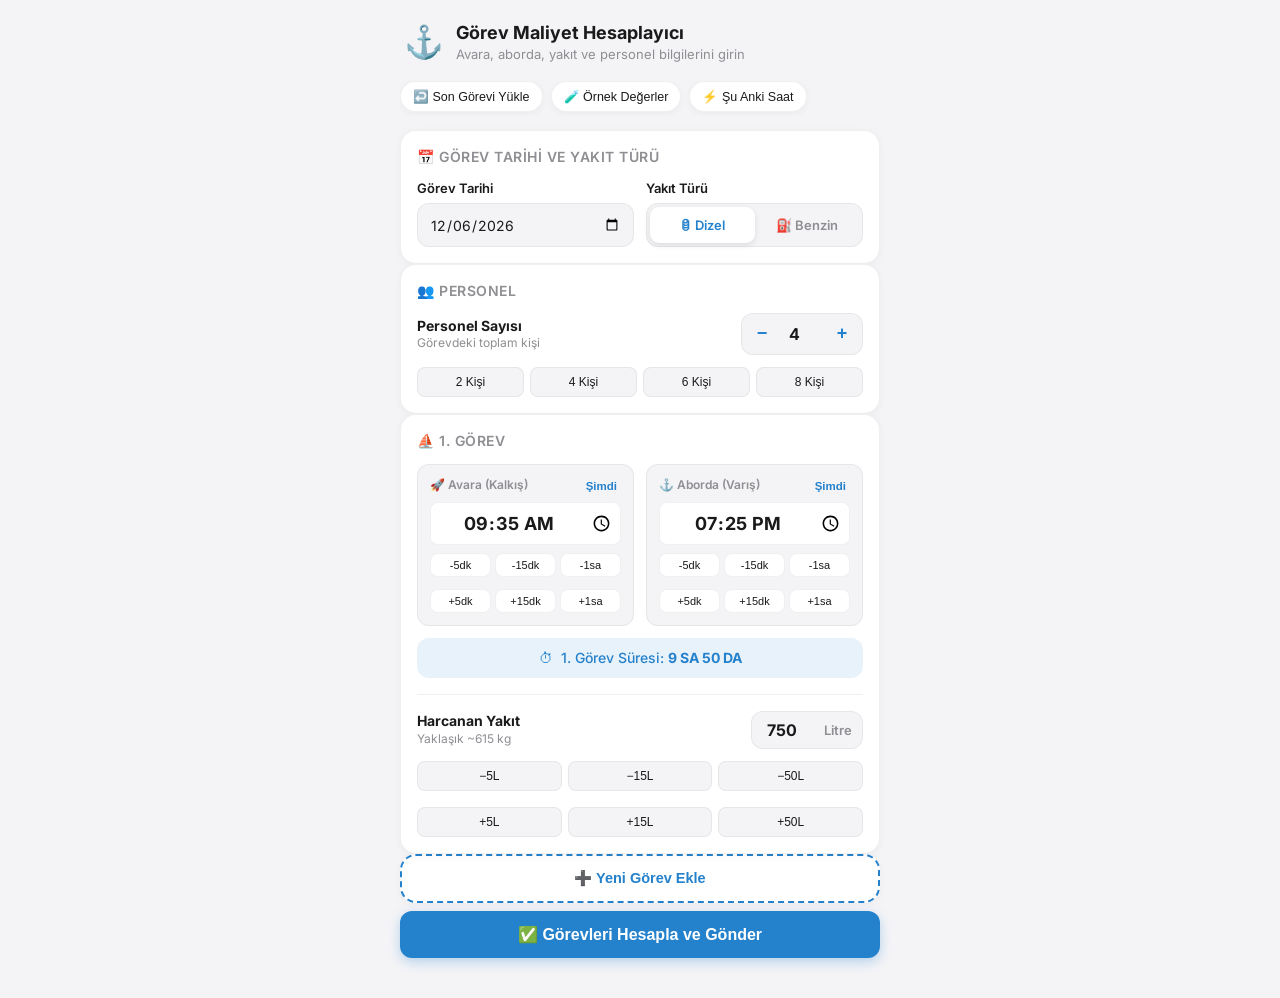
==== webapp/index.html @ c5c55371 "İlk commit - Telegram Bot Projesi" ====
<!DOCTYPE html>
<html lang="tr">
<head>
  <meta charset="UTF-8">
  <meta name="viewport" content="width=device-width, initial-scale=1.0, maximum-scale=1.0, user-scalable=no">
  <title>Görev Maliyet Hesaplayıcı</title>
  <!-- Telegram Web App SDK -->
  <script src="https://telegram.org/js/telegram-web-app.js"></script>
  <link rel="stylesheet" href="style.css?v=6">
  <link rel="preconnect" href="https://fonts.googleapis.com">
  <link rel="preconnect" href="https://fonts.gstatic.com" crossorigin>
  <link href="https://fonts.googleapis.com/css2?family=Inter:wght@400;500;600;700&display=swap" rel="stylesheet">
</head>
<body>
  <div class="app-container">
    <!-- Header -->
    <header class="header">
      <div class="header-icon">⚓</div>
      <div class="header-content">
        <h1>Görev Maliyet Hesaplayıcı</h1>
        <p class="subtitle">Avara, aborda, yakıt ve personel bilgilerini girin</p>
      </div>
    </header>

    <!-- Quick Presets -->
    <section class="section quick-actions">
      <div class="quick-chips">
        <button type="button" class="chip" id="btn-last-calc">↩️ Son Görevi Yükle</button>
        <button type="button" class="chip" id="btn-sample-calc">🧪 Örnek Değerler</button>
        <button type="button" class="chip" id="btn-now-calc">⚡ Şu Anki Saat</button>
      </div>
    </section>

    <!-- Main Form -->
    <form id="calc-form" onsubmit="return false;">
      
      <!-- Date & Fuel Type Row -->
      <section class="section card">
        <div class="section-title">📅 Görev Tarihi ve Yakıt Türü</div>
        
        <div class="form-row">
          <div class="form-group flex-1">
            <label for="duty-date">Görev Tarihi</label>
            <input type="date" id="duty-date" class="form-control">
          </div>
          <div class="form-group flex-1">
            <label>Yakıt Türü</label>
            <div class="segmented-control">
              <input type="radio" id="fuel-diesel" name="fuel_type" value="diesel" checked>
              <label for="fuel-diesel">🛢 Dizel</label>
              
              <input type="radio" id="fuel-gasoline" name="fuel_type" value="gasoline">
              <label for="fuel-gasoline">⛽ Benzin</label>
            </div>
          </div>
        </div>
      </section>

      <!-- Personnel (Global) -->
      <section class="section card">
        <div class="section-title">👥 Personel</div>
        <div class="stepper-row">
          <div class="stepper-label">
            <strong>Personel Sayısı</strong>
            <small>Görevdeki toplam kişi</small>
          </div>
          <div class="stepper-control">
            <button type="button" class="step-btn" onclick="adjustPersonnel(-1)">−</button>
            <input type="number" id="personnel" class="step-input" value="4" min="1" max="50">
            <button type="button" class="step-btn" onclick="adjustPersonnel(1)">+</button>
          </div>
        </div>
        <div class="quick-nums">
          <button type="button" class="quick-num-btn" onclick="setPersonnel(2)">2 Kişi</button>
          <button type="button" class="quick-num-btn" onclick="setPersonnel(4)">4 Kişi</button>
          <button type="button" class="quick-num-btn" onclick="setPersonnel(6)">6 Kişi</button>
          <button type="button" class="quick-num-btn" onclick="setPersonnel(8)">8 Kişi</button>
        </div>
      </section>

      <!-- Dynamic Duties Container -->
      <div id="duties-container" style="display: flex; flex-direction: column; gap: 14px;">
        <!-- Dynamic duty cards will be rendered here by app.js -->
      </div>

      <!-- Add New Duty Button -->
      <button type="button" id="btn-add-duty" class="btn-add-duty">
        <span>➕ Yeni Görev Ekle</span>
      </button>

      <!-- Submit Button (Fallback for non-telegram browser or desktop) -->
      <div class="submit-container">
        <button type="button" id="btn-submit" class="btn-primary">
          <span>✅ Görevleri Hesapla ve Gönder</span>
        </button>
      </div>

    </form>
  </div>

  <script src="app.js?v=6"></script>
</body>
</html>
---- webapp/style.css ----
:root {
  --bg-color: var(--tg-theme-bg-color, #f4f4f7);
  --secondary-bg-color: var(--tg-theme-secondary-bg-color, #ffffff);
  --text-color: var(--tg-theme-text-color, #1a1a1a);
  --hint-color: var(--tg-theme-hint-color, #8e8e93);
  --link-color: var(--tg-theme-link-color, #2481cc);
  --btn-color: var(--tg-theme-button-color, #2481cc);
  --btn-text-color: var(--tg-theme-button-text-color, #ffffff);
  --card-border: rgba(0, 0, 0, 0.06);
  --accent-green: #34c759;
  --accent-orange: #ff9500;
  --radius-lg: 16px;
  --radius-md: 12px;
  --radius-sm: 8px;
  --shadow-sm: 0 2px 8px rgba(0, 0, 0, 0.04);
}

@media (prefers-color-scheme: dark) {
  :root {
    --bg-color: var(--tg-theme-bg-color, #17212b);
    --secondary-bg-color: var(--tg-theme-secondary-bg-color, #242f3d);
    --text-color: var(--tg-theme-text-color, #f5f5f5);
    --hint-color: var(--tg-theme-hint-color, #7e8c99);
    --card-border: rgba(255, 255, 255, 0.08);
    --shadow-sm: 0 2px 8px rgba(0, 0, 0, 0.2);
  }
}

* {
  box-sizing: border-box;
  margin: 0;
  padding: 0;
  -webkit-tap-highlight-color: transparent;
}

body {
  font-family: 'Inter', -apple-system, BlinkMacSystemFont, 'Segoe UI', Roboto, sans-serif;
  background-color: var(--bg-color);
  color: var(--text-color);
  font-size: 15px;
  line-height: 1.4;
  padding: 12px 14px 40px;
  min-height: 100vh;
}

.app-container {
  max-width: 480px;
  margin: 0 auto;
  display: flex;
  flex-direction: column;
  gap: 14px;
}

/* Header */
.header {
  display: flex;
  align-items: center;
  gap: 12px;
  padding: 8px 4px 4px;
}

.header-icon {
  font-size: 32px;
  line-height: 1;
}

.header h1 {
  font-size: 18px;
  font-weight: 700;
  color: var(--text-color);
}

.subtitle {
  font-size: 13px;
  color: var(--hint-color);
}

/* Quick Chips */
.quick-chips {
  display: flex;
  gap: 8px;
  overflow-x: auto;
  padding-bottom: 4px;
  scrollbar-width: none;
}
.quick-chips::-webkit-scrollbar {
  display: none;
}

.chip {
  background: var(--secondary-bg-color);
  color: var(--text-color);
  border: 1px solid var(--card-border);
  padding: 7px 12px;
  border-radius: 20px;
  font-size: 12.5px;
  font-weight: 500;
  cursor: pointer;
  white-space: nowrap;
  transition: all 0.15s ease;
  box-shadow: var(--shadow-sm);
}

.chip:active {
  transform: scale(0.96);
  opacity: 0.8;
}

/* Cards */
.card {
  background: var(--secondary-bg-color);
  border-radius: var(--radius-lg);
  padding: 16px;
  box-shadow: var(--shadow-sm);
  border: 1px solid var(--card-border);
  display: flex;
  flex-direction: column;
  gap: 12px;
}

.section-title {
  font-size: 14px;
  font-weight: 600;
  color: var(--hint-color);
  text-transform: uppercase;
  letter-spacing: 0.5px;
}

/* Form Row */
.form-row {
  display: flex;
  gap: 12px;
}

.flex-1 {
  flex: 1;
}

.form-group {
  display: flex;
  flex-direction: column;
  gap: 6px;
}

.form-group label {
  font-size: 13px;
  font-weight: 600;
  color: var(--text-color);
}

.form-control {
  background: var(--bg-color);
  color: var(--text-color);
  border: 1px solid var(--card-border);
  border-radius: var(--radius-md);
  padding: 0 12px;
  font-size: 14px;
  font-family: inherit;
  outline: none;
  width: 100%;
  height: 44px;
  -webkit-appearance: none;
  appearance: none;
}

.form-control:focus {
  border-color: var(--btn-color);
}

/* Segmented Control */
.segmented-control {
  display: flex;
  background: var(--bg-color);
  border-radius: var(--radius-md);
  padding: 3px;
  position: relative;
  border: 1px solid var(--card-border);
  height: 44px;
}

.segmented-control input[type="radio"] {
  display: none;
}

.segmented-control label {
  flex: 1;
  display: flex;
  align-items: center;
  justify-content: center;
  font-size: 13px;
  font-weight: 600;
  border-radius: calc(var(--radius-md) - 3px);
  cursor: pointer;
  color: var(--hint-color);
  transition: all 0.2s ease;
  user-select: none;
  height: 100%;
}

.segmented-control input[type="radio"]:checked + label {
  background: var(--secondary-bg-color);
  color: var(--btn-color);
  box-shadow: 0 2px 6px rgba(0,0,0,0.1);
}

/* Time Grid */
.time-grid {
  display: grid;
  grid-template-columns: 1fr 1fr;
  gap: 12px;
}

.time-card {
  background: var(--bg-color);
  border-radius: var(--radius-md);
  padding: 12px;
  border: 1px solid var(--card-border);
  display: flex;
  flex-direction: column;
  gap: 8px;
}

.time-header {
  display: flex;
  justify-content: space-between;
  align-items: center;
}

.time-label {
  font-size: 12px;
  font-weight: 600;
  color: var(--hint-color);
}

.btn-mini {
  background: transparent;
  border: none;
  color: var(--btn-color);
  font-size: 11.5px;
  font-weight: 600;
  cursor: pointer;
  padding: 2px 4px;
}

.time-input {
  background: var(--secondary-bg-color);
  color: var(--text-color);
  border: 1px solid var(--card-border);
  border-radius: var(--radius-sm);
  padding: 8px 6px;
  font-size: 18px;
  font-weight: 700;
  text-align: center;
  font-family: inherit;
  outline: none;
  width: 100%;
}

.time-input:focus {
  border-color: var(--btn-color);
}

.time-helpers {
  display: flex;
  gap: 4px;
}

.helper-btn {
  flex: 1;
  background: var(--secondary-bg-color);
  border: 1px solid var(--card-border);
  border-radius: var(--radius-sm);
  color: var(--text-color);
  font-size: 11px;
  font-weight: 500;
  padding: 5px 2px;
  cursor: pointer;
  transition: opacity 0.1s;
}

.helper-btn:active {
  opacity: 0.6;
}

/* Duration Badge */
.duration-badge {
  display: flex;
  align-items: center;
  justify-content: center;
  gap: 8px;
  background: rgba(36, 129, 204, 0.1);
  color: var(--btn-color);
  border-radius: var(--radius-md);
  padding: 10px;
  font-size: 14px;
  font-weight: 500;
}

.duration-badge strong {
  font-weight: 700;
}

/* Stepper Row */
.stepper-row {
  display: flex;
  justify-content: space-between;
  align-items: center;
}

.stepper-label {
  display: flex;
  flex-direction: column;
}

.stepper-label strong {
  font-size: 14px;
  color: var(--text-color);
}

.stepper-label small {
  font-size: 12px;
  color: var(--hint-color);
}

.stepper-control {
  display: flex;
  align-items: center;
  background: var(--bg-color);
  border-radius: var(--radius-md);
  border: 1px solid var(--card-border);
  padding: 2px;
}

.step-btn {
  background: transparent;
  border: none;
  color: var(--btn-color);
  font-size: 18px;
  font-weight: 700;
  width: 36px;
  height: 36px;
  cursor: pointer;
  display: flex;
  align-items: center;
  justify-content: center;
  user-select: none;
}

.step-btn:active {
  opacity: 0.6;
}

.step-input {
  background: transparent;
  border: none;
  color: var(--text-color);
  font-size: 16px;
  font-weight: 700;
  text-align: center;
  width: 44px;
  outline: none;
  font-family: inherit;
}

.fuel-stepper {
  padding-right: 10px;
}

.fuel-input {
  width: 70px;
  padding: 6px 4px;
}

.unit-tag {
  font-size: 13px;
  color: var(--hint-color);
  font-weight: 600;
}

/* Quick Nums */
.quick-nums {
  display: flex;
  gap: 6px;
}

.quick-num-btn {
  flex: 1;
  background: var(--bg-color);
  border: 1px solid var(--card-border);
  border-radius: var(--radius-sm);
  color: var(--text-color);
  font-size: 12px;
  font-weight: 500;
  padding: 7px 4px;
  cursor: pointer;
  transition: all 0.15s;
}

.quick-num-btn:active {
  transform: scale(0.97);
  opacity: 0.8;
}

.divider {
  border: none;
  border-top: 1px solid var(--card-border);
  margin: 4px 0;
}

/* Submit Button */
.submit-container {
  margin-top: 8px;
}

.btn-primary {
  width: 100%;
  background: var(--btn-color);
  color: var(--btn-text-color);
  border: none;
  border-radius: var(--radius-md);
  padding: 14px;
  font-size: 16px;
  font-weight: 700;
  cursor: pointer;
  box-shadow: 0 4px 12px rgba(36, 129, 204, 0.3);
  transition: all 0.15s;
}

.btn-primary:active {
  transform: scale(0.98);
  opacity: 0.9;
}

/* Dynamic Duty Cards */
.duty-card {
  position: relative;
  transition: all 0.2s ease;
}

.duty-card-header {
  display: flex;
  align-items: center;
  justify-content: space-between;
  margin-bottom: 2px;
}

.btn-remove-duty {
  background: rgba(255, 59, 48, 0.1);
  color: #ff3b30;
  border: 1px solid rgba(255, 59, 48, 0.2);
  border-radius: var(--radius-sm);
  padding: 4px 8px;
  font-size: 11.5px;
  font-weight: 600;
  cursor: pointer;
  display: inline-flex;
  align-items: center;
  gap: 4px;
  transition: all 0.15s ease;
}

.btn-remove-duty:active {
  transform: scale(0.95);
  background: rgba(255, 59, 48, 0.2);
}

.btn-add-duty {
  width: 100%;
  background: var(--secondary-bg-color);
  color: var(--btn-color);
  border: 2px dashed var(--btn-color);
  border-radius: var(--radius-lg);
  padding: 14px;
  font-size: 14.5px;
  font-weight: 700;
  cursor: pointer;
  display: flex;
  align-items: center;
  justify-content: center;
  gap: 8px;
  box-shadow: var(--shadow-sm);
  transition: all 0.15s ease;
}

.btn-add-duty:active {
  transform: scale(0.98);
  background: rgba(36, 129, 204, 0.08);
}
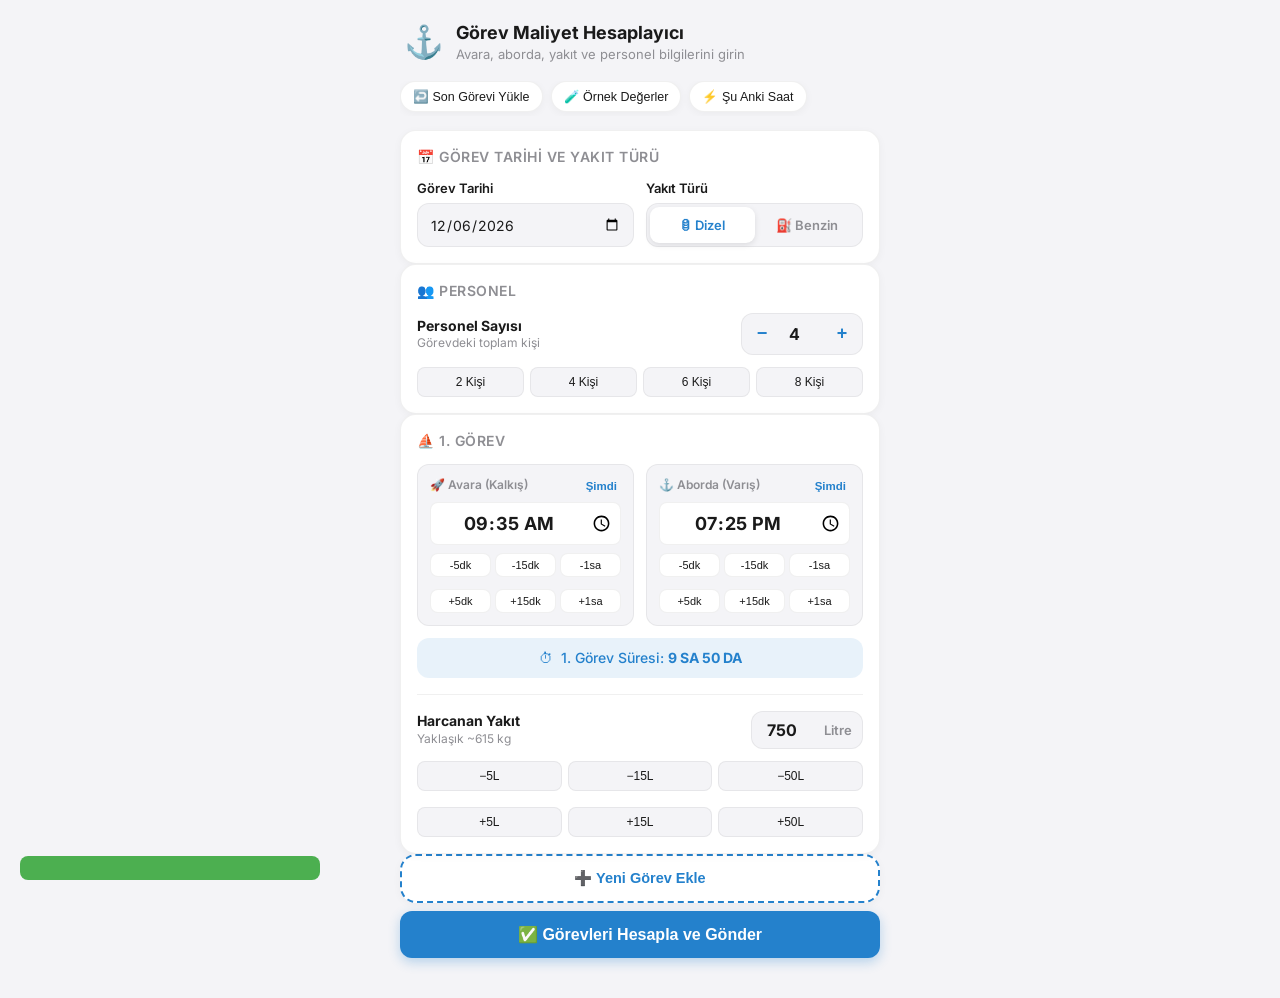
==== commit c1be4975: "4 yeni özellik ekle: saatlik maliyet, yakıt verimliliği, çevrimdışı mod, senkronizasyon" ====
--- a/webapp/index.html
+++ b/webapp/index.html
@@ -98,6 +98,8 @@
     </form>
   </div>
 
+  <script src="db.js?v=1"></script>
+  <script src="sync.js?v=1"></script>
   <script src="app.js?v=6"></script>
 </body>
 </html>
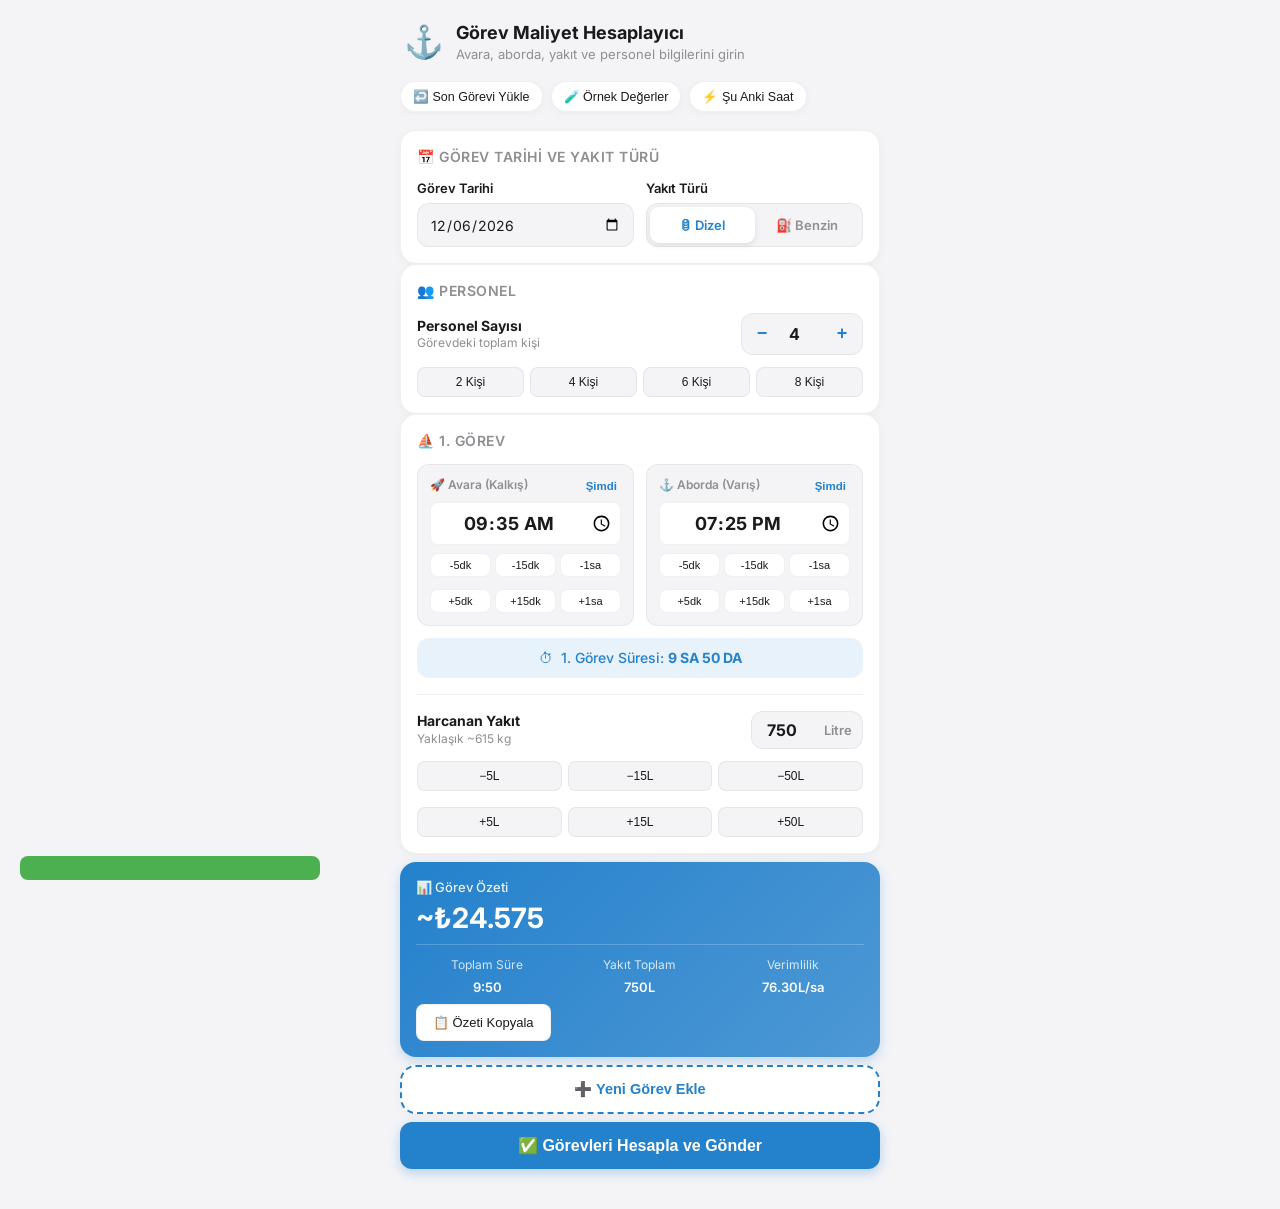
==== commit 273d3b21: "Arayüz iyileştirmeleri: Bot menü butonları, Mini App UI, toplam maliyet özeti, paylaş butonu, animas" ====
--- a/webapp/index.html
+++ b/webapp/index.html
@@ -83,6 +83,9 @@
         <!-- Dynamic duty cards will be rendered here by app.js -->
       </div>
 
+      <!-- Cost Summary -->
+      <div id="cost-summary-container" style="display: none;"></div>
+
       <!-- Add New Duty Button -->
       <button type="button" id="btn-add-duty" class="btn-add-duty">
         <span>➕ Yeni Görev Ekle</span>
--- a/webapp/style.css
+++ b/webapp/style.css
@@ -487,3 +487,140 @@
   background: rgba(36, 129, 204, 0.08);
 }
 
+/* Animasyonlar */
+@keyframes slideInUp {
+  from {
+    opacity: 0;
+    transform: translateY(12px);
+  }
+  to {
+    opacity: 1;
+    transform: translateY(0);
+  }
+}
+
+@keyframes fadeIn {
+  from { opacity: 0; }
+  to { opacity: 1; }
+}
+
+@keyframes pulse {
+  0%, 100% { opacity: 1; }
+  50% { opacity: 0.7; }
+}
+
+.form-group,
+.section,
+.card {
+  animation: slideInUp 0.3s ease-out;
+}
+
+/* Toplam Maliyet Özeti Kartı */
+.cost-summary {
+  background: linear-gradient(135deg, var(--btn-color), rgba(36, 129, 204, 0.8));
+  color: white;
+  padding: 16px;
+  border-radius: var(--radius-lg);
+  margin: 8px 0;
+  box-shadow: 0 4px 12px rgba(36, 129, 204, 0.25);
+  animation: slideInUp 0.4s ease-out;
+}
+
+.cost-summary h3 {
+  font-size: 13px;
+  opacity: 0.9;
+  margin-bottom: 8px;
+  font-weight: 500;
+}
+
+.cost-summary .total-amount {
+  font-size: 28px;
+  font-weight: 700;
+  margin-bottom: 12px;
+  line-height: 1;
+}
+
+.cost-summary .cost-breakdown {
+  display: grid;
+  grid-template-columns: 1fr 1fr 1fr;
+  gap: 10px;
+  margin-top: 12px;
+  padding-top: 12px;
+  border-top: 1px solid rgba(255, 255, 255, 0.2);
+}
+
+.cost-breakdown-item {
+  text-align: center;
+  font-size: 12px;
+}
+
+.cost-breakdown-item .label {
+  opacity: 0.8;
+  display: block;
+  margin-bottom: 4px;
+}
+
+.cost-breakdown-item .value {
+  font-weight: 600;
+  font-size: 13px;
+}
+
+.cost-breakdown-item .percentage {
+  font-size: 11px;
+  opacity: 0.7;
+}
+
+/* Paylaş Butonu */
+.share-button {
+  background: var(--secondary-bg-color);
+  color: var(--text-color);
+  border: 1px solid var(--card-border);
+  padding: 10px 16px;
+  border-radius: var(--radius-sm);
+  font-size: 13px;
+  font-weight: 500;
+  cursor: pointer;
+  transition: all 0.15s ease;
+  display: inline-flex;
+  align-items: center;
+  gap: 6px;
+  margin-top: 8px;
+}
+
+.share-button:active {
+  background: rgba(36, 129, 204, 0.1);
+  transform: scale(0.97);
+}
+
+/* İnternet Durumu Göstergesi */
+#offline-indicator {
+  animation: slideInUp 0.3s ease-out;
+}
+
+#sync-status {
+  animation: fadeIn 0.2s ease-out;
+}
+
+/* Smooth form transitions */
+input, select, textarea {
+  transition: border-color 0.15s ease, box-shadow 0.15s ease;
+}
+
+input:focus, select:focus, textarea:focus {
+  outline: none;
+  border-color: var(--btn-color);
+  box-shadow: 0 0 0 2px rgba(36, 129, 204, 0.1);
+}
+
+/* Button hover effects */
+.btn-primary:hover,
+.btn-primary:focus {
+  transform: translateY(-1px);
+  box-shadow: 0 4px 12px rgba(36, 129, 204, 0.25);
+}
+
+/* Form group transitions */
+.form-group {
+  transition: all 0.15s ease;
+}
+
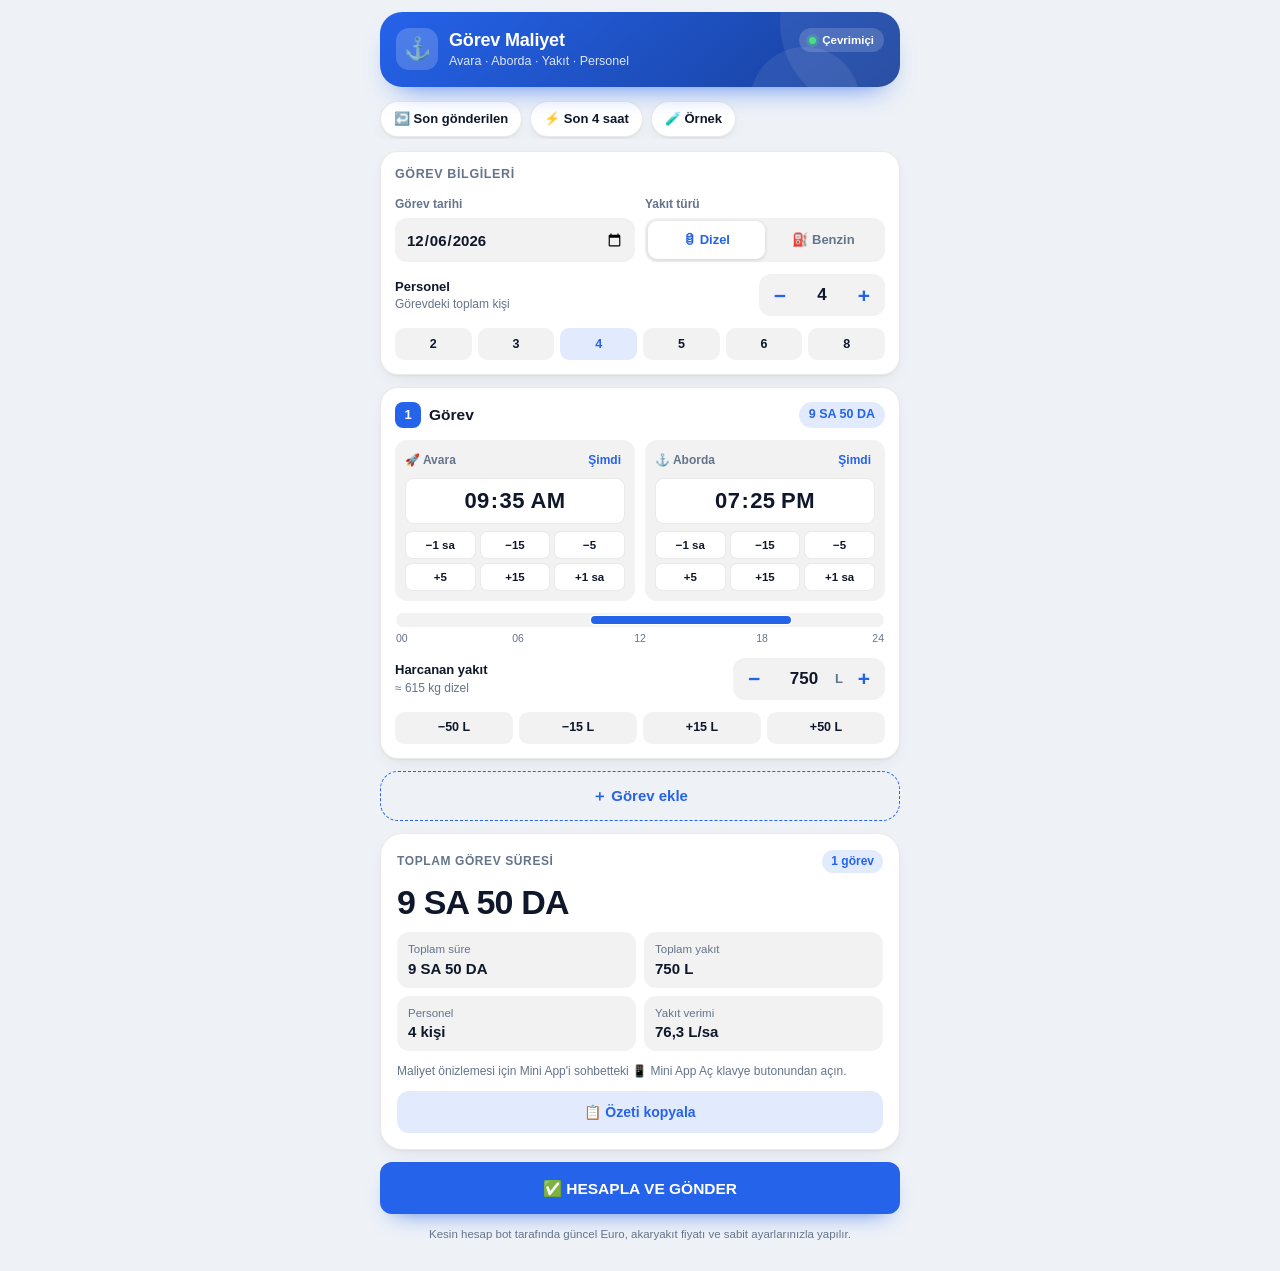
==== commit 65c29eed: "Görev Maliyet 3.7.0: son Telegram sürümü Bot menüsü, canlı maliyet önizlemesi, istatistikler, CSV dı" ====
--- a/webapp/index.html
+++ b/webapp/index.html
@@ -2,107 +2,146 @@
 <html lang="tr">
 <head>
   <meta charset="UTF-8">
-  <meta name="viewport" content="width=device-width, initial-scale=1.0, maximum-scale=1.0, user-scalable=no">
+  <meta name="viewport" content="width=device-width, initial-scale=1.0, viewport-fit=cover">
+  <meta name="color-scheme" content="light dark">
   <title>Görev Maliyet Hesaplayıcı</title>
   <!-- Telegram Web App SDK -->
   <script src="https://telegram.org/js/telegram-web-app.js"></script>
-  <link rel="stylesheet" href="style.css?v=6">
-  <link rel="preconnect" href="https://fonts.googleapis.com">
-  <link rel="preconnect" href="https://fonts.gstatic.com" crossorigin>
-  <link href="https://fonts.googleapis.com/css2?family=Inter:wght@400;500;600;700&display=swap" rel="stylesheet">
+  <link rel="stylesheet" href="style.css?v=7">
 </head>
 <body>
-  <div class="app-container">
-    <!-- Header -->
-    <header class="header">
-      <div class="header-icon">⚓</div>
-      <div class="header-content">
-        <h1>Görev Maliyet Hesaplayıcı</h1>
-        <p class="subtitle">Avara, aborda, yakıt ve personel bilgilerini girin</p>
+  <main class="app" id="app">
+    <header class="hero">
+      <div class="hero-top">
+        <div class="brand">
+          <span class="brand-mark" aria-hidden="true">⚓</span>
+          <div>
+            <h1>Görev Maliyet</h1>
+            <p class="hero-sub" id="hero-sub">Avara · Aborda · Yakıt · Personel</p>
+          </div>
+        </div>
+        <span class="net-pill" id="net-pill" data-state="online">
+          <i aria-hidden="true"></i><span id="net-label">Çevrimiçi</span>
+        </span>
+      </div>
+      <div class="market" id="market-strip" hidden>
+        <div class="market-item"><span>Euro</span><strong class="num" id="mk-eur">—</strong></div>
+        <div class="market-item"><span id="mk-fuel-label">Motorin</span><strong class="num" id="mk-fuel">—</strong></div>
+        <div class="market-item"><span>Aylık maaş</span><strong class="num" id="mk-salary">—</strong></div>
       </div>
     </header>
 
-    <!-- Quick Presets -->
-    <section class="section quick-actions">
-      <div class="quick-chips">
-        <button type="button" class="chip" id="btn-last-calc">↩️ Son Görevi Yükle</button>
-        <button type="button" class="chip" id="btn-sample-calc">🧪 Örnek Değerler</button>
-        <button type="button" class="chip" id="btn-now-calc">⚡ Şu Anki Saat</button>
+    <div class="notice" id="notice" role="status" hidden>
+      <span aria-hidden="true">⚠️</span>
+      <p id="notice-text"></p>
+    </div>
+
+    <section class="card queue" id="queue-card" hidden>
+      <div class="row-between">
+        <div>
+          <h2 class="card-title">📦 Bekleyen kayıtlar</h2>
+          <small class="hint" id="queue-hint"></small>
+        </div>
+        <span class="count-badge num" id="queue-count">0</span>
+      </div>
+      <ul class="queue-list" id="queue-list"></ul>
+      <div class="grid-2">
+        <button type="button" class="btn-secondary" data-queue="clear">Tümünü sil</button>
+        <button type="button" class="btn-primary compact" data-queue="send">📤 Bota gönder</button>
       </div>
     </section>
 
-    <!-- Main Form -->
-    <form id="calc-form" onsubmit="return false;">
-      
-      <!-- Date & Fuel Type Row -->
-      <section class="section card">
-        <div class="section-title">📅 Görev Tarihi ve Yakıt Türü</div>
-        
-        <div class="form-row">
-          <div class="form-group flex-1">
-            <label for="duty-date">Görev Tarihi</label>
-            <input type="date" id="duty-date" class="form-control">
-          </div>
-          <div class="form-group flex-1">
-            <label>Yakıt Türü</label>
-            <div class="segmented-control">
-              <input type="radio" id="fuel-diesel" name="fuel_type" value="diesel" checked>
-              <label for="fuel-diesel">🛢 Dizel</label>
-              
-              <input type="radio" id="fuel-gasoline" name="fuel_type" value="gasoline">
-              <label for="fuel-gasoline">⛽ Benzin</label>
-            </div>
+    <nav class="chips" aria-label="Hızlı doldurma">
+      <button type="button" class="chip" data-preset="last">↩️ Son gönderilen</button>
+      <button type="button" class="chip" data-preset="recent">⚡ Son 4 saat</button>
+      <button type="button" class="chip" data-preset="sample">🧪 Örnek</button>
+    </nav>
+
+    <section class="card">
+      <h2 class="card-title">Görev bilgileri</h2>
+      <div class="grid-2">
+        <label class="field">
+          <span class="field-label">Görev tarihi</span>
+          <input type="date" id="duty-date" class="input">
+        </label>
+        <div class="field">
+          <span class="field-label">Yakıt türü</span>
+          <div class="segmented" role="radiogroup" aria-label="Yakıt türü">
+            <input type="radio" id="fuel-diesel" name="fuel_type" value="diesel" checked>
+            <label for="fuel-diesel">🛢 Dizel</label>
+            <input type="radio" id="fuel-gasoline" name="fuel_type" value="gasoline">
+            <label for="fuel-gasoline">⛽ Benzin</label>
           </div>
         </div>
-      </section>
-
-      <!-- Personnel (Global) -->
-      <section class="section card">
-        <div class="section-title">👥 Personel</div>
-        <div class="stepper-row">
-          <div class="stepper-label">
-            <strong>Personel Sayısı</strong>
-            <small>Görevdeki toplam kişi</small>
-          </div>
-          <div class="stepper-control">
-            <button type="button" class="step-btn" onclick="adjustPersonnel(-1)">−</button>
-            <input type="number" id="personnel" class="step-input" value="4" min="1" max="50">
-            <button type="button" class="step-btn" onclick="adjustPersonnel(1)">+</button>
-          </div>
-        </div>
-        <div class="quick-nums">
-          <button type="button" class="quick-num-btn" onclick="setPersonnel(2)">2 Kişi</button>
-          <button type="button" class="quick-num-btn" onclick="setPersonnel(4)">4 Kişi</button>
-          <button type="button" class="quick-num-btn" onclick="setPersonnel(6)">6 Kişi</button>
-          <button type="button" class="quick-num-btn" onclick="setPersonnel(8)">8 Kişi</button>
-        </div>
-      </section>
-
-      <!-- Dynamic Duties Container -->
-      <div id="duties-container" style="display: flex; flex-direction: column; gap: 14px;">
-        <!-- Dynamic duty cards will be rendered here by app.js -->
       </div>
 
-      <!-- Cost Summary -->
-      <div id="cost-summary-container" style="display: none;"></div>
+      <div class="row-between">
+        <div>
+          <span class="field-label">Personel</span>
+          <small class="hint">Görevdeki toplam kişi</small>
+        </div>
+        <div class="stepper">
+          <button type="button" data-personnel-delta="-1" aria-label="Personel azalt">−</button>
+          <input type="number" id="personnel" class="num" inputmode="numeric" min="1" max="50" value="4" aria-label="Personel sayısı">
+          <button type="button" data-personnel-delta="1" aria-label="Personel artır">+</button>
+        </div>
+      </div>
+      <div class="pill-row" id="personnel-presets">
+        <button type="button" class="pill" data-personnel="2">2</button>
+        <button type="button" class="pill" data-personnel="3">3</button>
+        <button type="button" class="pill" data-personnel="4">4</button>
+        <button type="button" class="pill" data-personnel="5">5</button>
+        <button type="button" class="pill" data-personnel="6">6</button>
+        <button type="button" class="pill" data-personnel="8">8</button>
+      </div>
+    </section>
 
-      <!-- Add New Duty Button -->
-      <button type="button" id="btn-add-duty" class="btn-add-duty">
-        <span>➕ Yeni Görev Ekle</span>
-      </button>
+    <div class="duties" id="duties"></div>
 
-      <!-- Submit Button (Fallback for non-telegram browser or desktop) -->
-      <div class="submit-container">
-        <button type="button" id="btn-submit" class="btn-primary">
-          <span>✅ Görevleri Hesapla ve Gönder</span>
-        </button>
+    <button type="button" class="add-duty" id="btn-add-duty">＋ Görev ekle</button>
+
+    <section class="summary" id="summary" aria-live="polite">
+      <div class="summary-head">
+        <span id="sum-label">Tahmini toplam maliyet</span>
+        <span class="count-badge num" id="sum-count">1 görev</span>
+      </div>
+      <div class="summary-total num" id="sum-total">—</div>
+
+      <div id="sum-priced">
+        <div class="stack-bar" aria-hidden="true">
+          <span class="seg-amort" id="bar-amort"></span>
+          <span class="seg-pers" id="bar-pers"></span>
+          <span class="seg-fuel" id="bar-fuel"></span>
+        </div>
+        <ul class="legend">
+          <li><i class="dot seg-amort"></i>Amortisman<b class="num" id="lg-amort">—</b><em class="num" id="pc-amort"></em></li>
+          <li><i class="dot seg-pers"></i>Personel<b class="num" id="lg-pers">—</b><em class="num" id="pc-pers"></em></li>
+          <li><i class="dot seg-fuel"></i>Yakıt<b class="num" id="lg-fuel">—</b><em class="num" id="pc-fuel"></em></li>
+        </ul>
       </div>
 
-    </form>
-  </div>
+      <div class="stats-grid">
+        <div class="stat"><span>Toplam süre</span><b class="num" id="st-duration">—</b></div>
+        <div class="stat"><span>Toplam yakıt</span><b class="num" id="st-fuel">—</b></div>
+        <div class="stat"><span id="st-3-label">Saatlik ortalama</span><b class="num" id="st-3">—</b></div>
+        <div class="stat"><span id="st-4-label">Gündüz / gece</span><b class="num" id="st-4">—</b></div>
+      </div>
 
-  <script src="db.js?v=1"></script>
-  <script src="sync.js?v=1"></script>
-  <script src="app.js?v=6"></script>
+      <p class="summary-note" id="sum-note"></p>
+      <button type="button" class="btn-ghost" id="btn-copy">📋 Özeti kopyala</button>
+    </section>
+
+    <div class="submit-fallback" id="submit-fallback">
+      <button type="button" class="btn-primary" id="btn-submit"><span id="btn-submit-label">✅ Hesapla ve gönder</span></button>
+    </div>
+    <p class="footnote">Kesin hesap bot tarafında güncel Euro, akaryakıt fiyatı ve sabit ayarlarınızla yapılır.</p>
+  </main>
+
+  <div class="toast" id="toast" role="status" aria-live="polite"></div>
+
+  <script src="calc.js?v=7"></script>
+  <script src="db.js?v=7"></script>
+  <script src="sync.js?v=7"></script>
+  <script src="app.js?v=7"></script>
 </body>
 </html>
--- a/webapp/style.css
+++ b/webapp/style.css
@@ -1,29 +1,80 @@
+/* Görev Maliyet Mini App — Telegram temasına uyumlu arayüz */
+
 :root {
-  --bg-color: var(--tg-theme-bg-color, #f4f4f7);
-  --secondary-bg-color: var(--tg-theme-secondary-bg-color, #ffffff);
-  --text-color: var(--tg-theme-text-color, #1a1a1a);
-  --hint-color: var(--tg-theme-hint-color, #8e8e93);
-  --link-color: var(--tg-theme-link-color, #2481cc);
-  --btn-color: var(--tg-theme-button-color, #2481cc);
-  --btn-text-color: var(--tg-theme-button-text-color, #ffffff);
-  --card-border: rgba(0, 0, 0, 0.06);
-  --accent-green: #34c759;
-  --accent-orange: #ff9500;
-  --radius-lg: 16px;
-  --radius-md: 12px;
-  --radius-sm: 8px;
-  --shadow-sm: 0 2px 8px rgba(0, 0, 0, 0.04);
+  /* Telegram dışında (tarayıcı) kullanılan yedek renkler */
+  --fb-bg: #eef2f7;
+  --fb-surface: #ffffff;
+  --fb-text: #0f172a;
+  --fb-hint: #64748b;
+  --fb-accent: #2563eb;
+  --fb-accent-text: #ffffff;
+  --fb-danger: #e5484d;
+
+  --bg: var(--tg-theme-secondary-bg-color, var(--fb-bg));
+  --surface: var(--tg-theme-bg-color, var(--fb-surface));
+  --text: var(--tg-theme-text-color, var(--fb-text));
+  --hint: var(--tg-theme-hint-color, var(--fb-hint));
+  --accent: var(--tg-theme-button-color, var(--fb-accent));
+  --accent-text: var(--tg-theme-button-text-color, var(--fb-accent-text));
+  --danger: var(--tg-theme-destructive-text-color, var(--fb-danger));
+
+  --muted: rgba(127, 127, 127, 0.1);
+  --border: rgba(127, 127, 127, 0.16);
+  --accent-soft: rgba(37, 99, 235, 0.12);
+  --accent-deep: #1e40af;
+  --danger-soft: rgba(229, 72, 77, 0.12);
+  --warn: #b45309;
+  --warn-soft: rgba(245, 158, 11, 0.16);
+  --ok: #16a34a;
+
+  --c-amort: #8b5cf6;
+  --c-pers: #06b6d4;
+  --c-fuel: #f59e0b;
+  --day: #fde68a;
+  --night: #c9d3e1;
+
+  --shadow: 0 1px 2px rgba(15, 23, 42, 0.05), 0 6px 20px -8px rgba(15, 23, 42, 0.12);
+  --r-xl: 22px;
+  --r-lg: 18px;
+  --r-md: 12px;
+  --r-sm: 9px;
+  color-scheme: light;
+}
+
+@supports (color: color-mix(in srgb, red 50%, blue)) {
+  :root {
+    --accent-soft: color-mix(in srgb, var(--accent) 13%, transparent);
+    --accent-deep: color-mix(in srgb, var(--accent) 62%, #020617);
+    --danger-soft: color-mix(in srgb, var(--danger) 13%, transparent);
+  }
 }
 
 @media (prefers-color-scheme: dark) {
-  :root {
-    --bg-color: var(--tg-theme-bg-color, #17212b);
-    --secondary-bg-color: var(--tg-theme-secondary-bg-color, #242f3d);
-    --text-color: var(--tg-theme-text-color, #f5f5f5);
-    --hint-color: var(--tg-theme-hint-color, #7e8c99);
-    --card-border: rgba(255, 255, 255, 0.08);
-    --shadow-sm: 0 2px 8px rgba(0, 0, 0, 0.2);
-  }
+  :root:not([data-theme="light"]) {
+    --fb-bg: #0b1220;
+    --fb-surface: #151e2e;
+    --fb-text: #e5e9f0;
+    --fb-hint: #8b98ad;
+    --fb-accent: #3b82f6;
+    --warn: #fbbf24;
+    --day: #8a6a1f;
+    --night: #0d1526;
+    --shadow: 0 1px 2px rgba(0, 0, 0, 0.35);
+    color-scheme: dark;
+  }
+}
+
+:root[data-theme="dark"] {
+  --fb-bg: #0b1220;
+  --fb-surface: #151e2e;
+  --fb-text: #e5e9f0;
+  --fb-hint: #8b98ad;
+  --fb-accent: #3b82f6;
+  --warn: #fbbf24;
+  --day: #8a6a1f;
+  --night: #0d1526;
+  --shadow: 0 1px 2px rgba(0, 0, 0, 0.35);
+  color-scheme: dark;
 }
 
 * {
@@ -33,594 +84,1021 @@
   -webkit-tap-highlight-color: transparent;
 }
 
+html {
+  background: var(--bg);
+}
+
 body {
-  font-family: 'Inter', -apple-system, BlinkMacSystemFont, 'Segoe UI', Roboto, sans-serif;
-  background-color: var(--bg-color);
-  color: var(--text-color);
+  font-family: -apple-system, BlinkMacSystemFont, "SF Pro Text", "Segoe UI", Roboto, "Helvetica Neue", Arial, sans-serif;
+  background: var(--bg);
+  color: var(--text);
   font-size: 15px;
   line-height: 1.4;
-  padding: 12px 14px 40px;
+  padding: 12px 14px calc(28px + env(safe-area-inset-bottom));
   min-height: 100vh;
-}
-
-.app-container {
-  max-width: 480px;
+  -webkit-font-smoothing: antialiased;
+}
+
+button,
+input {
+  font: inherit;
+  color: inherit;
+}
+
+button {
+  cursor: pointer;
+  border: 0;
+  background: none;
+  touch-action: manipulation;
+  transition: transform 0.12s ease, background-color 0.15s ease, opacity 0.15s ease;
+}
+
+button:active {
+  transform: scale(0.96);
+}
+
+button:disabled {
+  opacity: 0.45;
+  pointer-events: none;
+}
+
+:focus-visible {
+  outline: 2px solid var(--accent);
+  outline-offset: 2px;
+}
+
+[hidden] {
+  display: none !important;
+}
+
+.num {
+  font-variant-numeric: tabular-nums;
+}
+
+.app {
+  max-width: 520px;
   margin: 0 auto;
   display: flex;
   flex-direction: column;
-  gap: 14px;
-}
-
-/* Header */
-.header {
-  display: flex;
-  align-items: center;
   gap: 12px;
-  padding: 8px 4px 4px;
-}
-
-.header-icon {
-  font-size: 32px;
-  line-height: 1;
-}
-
-.header h1 {
+}
+
+.hint {
+  display: block;
+  font-size: 12px;
+  color: var(--hint);
+}
+
+.row-between {
+  display: flex;
+  align-items: center;
+  justify-content: space-between;
+  gap: 12px;
+}
+
+.grid-2 {
+  display: grid;
+  grid-template-columns: minmax(0, 1fr) minmax(0, 1fr);
+  gap: 10px;
+}
+
+.grid-2 input {
+  min-width: 0;
+}
+
+/* ---------- Üst bölüm ---------- */
+.hero {
+  position: relative;
+  overflow: hidden;
+  padding: 16px;
+  border-radius: var(--r-xl);
+  color: var(--accent-text);
+  background: linear-gradient(140deg, var(--accent) 0%, var(--accent-deep) 100%);
+  box-shadow: 0 14px 30px -18px var(--accent);
+}
+
+.hero::before,
+.hero::after {
+  content: "";
+  position: absolute;
+  border-radius: 50%;
+  background: rgba(255, 255, 255, 0.08);
+  pointer-events: none;
+}
+
+.hero::before {
+  width: 180px;
+  height: 180px;
+  right: -60px;
+  top: -80px;
+}
+
+.hero::after {
+  width: 110px;
+  height: 110px;
+  right: 40px;
+  bottom: -70px;
+}
+
+.hero-top {
+  position: relative;
+  display: flex;
+  align-items: flex-start;
+  justify-content: space-between;
+  gap: 10px;
+}
+
+.brand {
+  display: flex;
+  align-items: center;
+  gap: 11px;
+  min-width: 0;
+}
+
+.brand-mark {
+  flex: none;
+  display: grid;
+  place-items: center;
+  width: 42px;
+  height: 42px;
+  border-radius: 13px;
+  font-size: 22px;
+  background: rgba(255, 255, 255, 0.18);
+}
+
+.hero h1 {
   font-size: 18px;
+  font-weight: 750;
+  letter-spacing: -0.01em;
+}
+
+.hero-sub {
+  font-size: 12.5px;
+  opacity: 0.85;
+}
+
+.net-pill {
+  flex: none;
+  display: inline-flex;
+  align-items: center;
+  gap: 6px;
+  padding: 4px 10px;
+  border-radius: 999px;
+  font-size: 11.5px;
+  font-weight: 600;
+  background: rgba(255, 255, 255, 0.16);
+}
+
+.net-pill i {
+  width: 7px;
+  height: 7px;
+  border-radius: 50%;
+  background: #4ade80;
+  box-shadow: 0 0 0 3px rgba(74, 222, 128, 0.25);
+}
+
+.net-pill[data-state="offline"] i {
+  background: #fbbf24;
+  box-shadow: 0 0 0 3px rgba(251, 191, 36, 0.3);
+  animation: blink 1.4s ease-in-out infinite;
+}
+
+.market {
+  position: relative;
+  display: grid;
+  grid-template-columns: repeat(3, minmax(0, 1fr));
+  gap: 8px;
+  margin-top: 14px;
+}
+
+.market-item {
+  padding: 8px 10px;
+  border-radius: var(--r-md);
+  background: rgba(255, 255, 255, 0.14);
+  min-width: 0;
+}
+
+.market-item span {
+  display: block;
+  font-size: 10.5px;
+  font-weight: 600;
+  text-transform: uppercase;
+  letter-spacing: 0.04em;
+  opacity: 0.8;
+  white-space: nowrap;
+  overflow: hidden;
+  text-overflow: ellipsis;
+}
+
+.market-item strong {
+  display: block;
+  font-size: 15px;
   font-weight: 700;
-  color: var(--text-color);
-}
-
-.subtitle {
+  white-space: nowrap;
+}
+
+/* ---------- Uyarılar ---------- */
+.notice {
+  display: flex;
+  gap: 10px;
+  align-items: flex-start;
+  padding: 10px 12px;
+  border-radius: var(--r-md);
   font-size: 13px;
-  color: var(--hint-color);
-}
-
-/* Quick Chips */
-.quick-chips {
+  background: var(--warn-soft);
+  border: 1px solid rgba(245, 158, 11, 0.3);
+}
+
+/* ---------- Hızlı seçimler ---------- */
+.chips {
   display: flex;
   gap: 8px;
   overflow-x: auto;
-  padding-bottom: 4px;
+  margin: 0 -14px;
+  padding: 2px 14px;
   scrollbar-width: none;
 }
-.quick-chips::-webkit-scrollbar {
+
+.chips::-webkit-scrollbar {
   display: none;
 }
 
 .chip {
-  background: var(--secondary-bg-color);
-  color: var(--text-color);
-  border: 1px solid var(--card-border);
-  padding: 7px 12px;
-  border-radius: 20px;
-  font-size: 12.5px;
-  font-weight: 500;
-  cursor: pointer;
+  flex: none;
+  padding: 8px 13px;
+  border-radius: 999px;
+  font-size: 13px;
+  font-weight: 600;
+  background: var(--surface);
+  border: 1px solid var(--border);
+  box-shadow: var(--shadow);
   white-space: nowrap;
-  transition: all 0.15s ease;
-  box-shadow: var(--shadow-sm);
-}
-
-.chip:active {
-  transform: scale(0.96);
-  opacity: 0.8;
-}
-
-/* Cards */
+}
+
+/* ---------- Kartlar ---------- */
 .card {
-  background: var(--secondary-bg-color);
-  border-radius: var(--radius-lg);
-  padding: 16px;
-  box-shadow: var(--shadow-sm);
-  border: 1px solid var(--card-border);
   display: flex;
   flex-direction: column;
   gap: 12px;
-}
-
-.section-title {
-  font-size: 14px;
-  font-weight: 600;
-  color: var(--hint-color);
+  padding: 14px;
+  border-radius: var(--r-lg);
+  background: var(--surface);
+  border: 1px solid var(--border);
+  box-shadow: var(--shadow);
+}
+
+.card-title {
+  font-size: 12.5px;
+  font-weight: 700;
+  color: var(--hint);
   text-transform: uppercase;
-  letter-spacing: 0.5px;
-}
-
-/* Form Row */
-.form-row {
-  display: flex;
-  gap: 12px;
-}
-
-.flex-1 {
-  flex: 1;
-}
-
-.form-group {
+  letter-spacing: 0.05em;
+}
+
+.field {
   display: flex;
   flex-direction: column;
   gap: 6px;
-}
-
-.form-group label {
+  min-width: 0;
+}
+
+.field-label {
+  display: block;
+  font-size: 13px;
+  font-weight: 650;
+}
+
+.field > .field-label {
+  font-size: 12px;
+  color: var(--hint);
+}
+
+.input {
+  width: 100%;
+  height: 44px;
+  padding: 0 10px;
+  border-radius: var(--r-md);
+  border: 1px solid transparent;
+  background: var(--muted);
+  font-weight: 600;
+  outline: none;
+  -webkit-appearance: none;
+  appearance: none;
+}
+
+.input:focus {
+  border-color: var(--accent);
+  box-shadow: 0 0 0 3px var(--accent-soft);
+}
+
+.segmented {
+  position: relative;
+  display: grid;
+  grid-template-columns: 1fr 1fr;
+  height: 44px;
+  padding: 3px;
+  border-radius: var(--r-md);
+  background: var(--muted);
+}
+
+.segmented input {
+  position: absolute;
+  opacity: 0;
+  pointer-events: none;
+}
+
+.segmented label {
+  display: flex;
+  align-items: center;
+  justify-content: center;
+  border-radius: var(--r-sm);
+  font-size: 13px;
+  font-weight: 650;
+  color: var(--hint);
+  cursor: pointer;
+  user-select: none;
+  transition: background-color 0.18s ease, color 0.18s ease, box-shadow 0.18s ease;
+}
+
+.segmented input:checked + label {
+  background: var(--surface);
+  color: var(--accent);
+  box-shadow: 0 1px 4px rgba(15, 23, 42, 0.14);
+}
+
+.segmented input:focus-visible + label {
+  outline: 2px solid var(--accent);
+}
+
+.stepper {
+  display: inline-flex;
+  align-items: center;
+  height: 42px;
+  padding: 0 2px;
+  border-radius: var(--r-md);
+  background: var(--muted);
+}
+
+.stepper button {
+  width: 38px;
+  height: 38px;
+  border-radius: var(--r-sm);
+  font-size: 21px;
+  font-weight: 600;
+  color: var(--accent);
+}
+
+.stepper input {
+  width: 46px;
+  border: 0;
+  background: transparent;
+  text-align: center;
+  font-size: 17px;
+  font-weight: 700;
+  outline: none;
+  -moz-appearance: textfield;
+}
+
+.stepper.wide input {
+  width: 62px;
+}
+
+.stepper input::-webkit-outer-spin-button,
+.stepper input::-webkit-inner-spin-button {
+  -webkit-appearance: none;
+  margin: 0;
+}
+
+.unit {
   font-size: 13px;
   font-weight: 600;
-  color: var(--text-color);
-}
-
-.form-control {
-  background: var(--bg-color);
-  color: var(--text-color);
-  border: 1px solid var(--card-border);
-  border-radius: var(--radius-md);
-  padding: 0 12px;
-  font-size: 14px;
-  font-family: inherit;
+  color: var(--hint);
+  margin-right: 2px;
+}
+
+.pill-row {
+  display: flex;
+  gap: 6px;
+}
+
+.pill {
+  flex: 1;
+  height: 32px;
+  border-radius: var(--r-sm);
+  font-size: 12.5px;
+  font-weight: 650;
+  background: var(--muted);
+}
+
+.pill.active {
+  background: var(--accent-soft);
+  color: var(--accent);
+}
+
+/* ---------- Görev kartları ---------- */
+.duties {
+  display: flex;
+  flex-direction: column;
+  gap: 12px;
+}
+
+.duty-head {
+  display: flex;
+  align-items: center;
+  justify-content: space-between;
+  gap: 8px;
+}
+
+.duty-title {
+  display: flex;
+  align-items: center;
+  gap: 8px;
+  font-size: 15.5px;
+  font-weight: 700;
+}
+
+.duty-num {
+  display: grid;
+  place-items: center;
+  width: 26px;
+  height: 26px;
+  border-radius: 8px;
+  font-size: 13px;
+  background: var(--accent);
+  color: var(--accent-text);
+}
+
+.duty-actions {
+  display: flex;
+  align-items: center;
+  gap: 6px;
+}
+
+.badge {
+  padding: 4px 10px;
+  border-radius: 999px;
+  font-size: 12.5px;
+  font-weight: 700;
+  background: var(--accent-soft);
+  color: var(--accent);
+  white-space: nowrap;
+}
+
+.duty.is-invalid .badge {
+  background: var(--danger-soft);
+  color: var(--danger);
+}
+
+.duty.is-invalid {
+  border-color: var(--danger);
+}
+
+.icon-btn {
+  display: grid;
+  place-items: center;
+  width: 30px;
+  height: 30px;
+  border-radius: var(--r-sm);
+  font-size: 13px;
+  color: var(--hint);
+  background: var(--muted);
+}
+
+.icon-btn:active {
+  color: var(--danger);
+  background: var(--danger-soft);
+}
+
+.time-box {
+  display: flex;
+  flex-direction: column;
+  gap: 7px;
+  padding: 10px;
+  border-radius: var(--r-md);
+  background: var(--muted);
+  min-width: 0;
+}
+
+.time-box-head {
+  display: flex;
+  align-items: center;
+  justify-content: space-between;
+  font-size: 12px;
+  font-weight: 650;
+  color: var(--hint);
+}
+
+.link-btn {
+  padding: 2px 4px;
+  font-size: 12px;
+  font-weight: 700;
+  color: var(--accent);
+}
+
+.time-input {
+  width: 100%;
+  height: 46px;
+  border-radius: var(--r-sm);
+  border: 1px solid var(--border);
+  background: var(--surface);
+  text-align: center;
+  font-size: 22px;
+  font-weight: 750;
+  letter-spacing: 0.02em;
   outline: none;
-  width: 100%;
-  height: 44px;
-  -webkit-appearance: none;
-  appearance: none;
-}
-
-.form-control:focus {
-  border-color: var(--btn-color);
-}
-
-/* Segmented Control */
-.segmented-control {
-  display: flex;
-  background: var(--bg-color);
-  border-radius: var(--radius-md);
-  padding: 3px;
+}
+
+.time-input:focus {
+  border-color: var(--accent);
+  box-shadow: 0 0 0 3px var(--accent-soft);
+}
+
+.time-input::-webkit-calendar-picker-indicator {
+  display: none;
+}
+
+.nudge {
+  display: grid;
+  grid-template-columns: repeat(3, 1fr);
+  gap: 4px;
+}
+
+.nudge button {
+  height: 28px;
+  border-radius: 7px;
+  font-size: 11.5px;
+  font-weight: 650;
+  background: var(--surface);
+  border: 1px solid var(--border);
+}
+
+.timeline {
+  padding: 0 1px;
+}
+
+.tl-track {
   position: relative;
-  border: 1px solid var(--card-border);
-  height: 44px;
-}
-
-.segmented-control input[type="radio"] {
-  display: none;
-}
-
-.segmented-control label {
-  flex: 1;
-  display: flex;
-  align-items: center;
-  justify-content: center;
-  font-size: 13px;
-  font-weight: 600;
-  border-radius: calc(var(--radius-md) - 3px);
-  cursor: pointer;
-  color: var(--hint-color);
-  transition: all 0.2s ease;
-  user-select: none;
-  height: 100%;
-}
-
-.segmented-control input[type="radio"]:checked + label {
-  background: var(--secondary-bg-color);
-  color: var(--btn-color);
-  box-shadow: 0 2px 6px rgba(0,0,0,0.1);
-}
-
-/* Time Grid */
-.time-grid {
+  height: 14px;
+  border-radius: 999px;
+  overflow: hidden;
+  background: linear-gradient(
+    90deg,
+    var(--night) 0,
+    var(--night) var(--sr),
+    var(--day) var(--sr),
+    var(--day) var(--ss),
+    var(--night) var(--ss),
+    var(--night) 100%
+  );
+}
+
+.tl-track.no-sun {
+  background: var(--muted);
+}
+
+.tl-seg {
+  position: absolute;
+  top: 3px;
+  bottom: 3px;
+  min-width: 4px;
+  border-radius: 999px;
+  background: var(--accent);
+  box-shadow: 0 0 0 1.5px var(--surface);
+  transition: left 0.25s ease, width 0.25s ease;
+}
+
+.tl-scale {
+  position: relative;
+  height: 15px;
+  margin-top: 4px;
+  font-size: 10.5px;
+  color: var(--hint);
+}
+
+.tl-scale span {
+  position: absolute;
+  top: 0;
+  transform: translateX(-50%);
+}
+
+.tl-scale span:first-child {
+  transform: none;
+}
+
+.tl-scale span:last-child {
+  transform: translateX(-100%);
+}
+
+.fuel-row {
+  display: flex;
+  align-items: center;
+  justify-content: space-between;
+  gap: 10px;
+}
+
+.duty-foot {
+  display: flex;
+  align-items: center;
+  justify-content: space-between;
+  gap: 8px;
+  padding-top: 10px;
+  border-top: 1px dashed var(--border);
+}
+
+.duty-foot strong {
+  font-size: 16px;
+  font-weight: 750;
+}
+
+.add-duty {
+  height: 50px;
+  border-radius: var(--r-lg);
+  border: 1.5px dashed var(--accent);
+  color: var(--accent);
+  font-size: 15px;
+  font-weight: 700;
+  background: transparent;
+}
+
+.add-duty:active {
+  background: var(--accent-soft);
+}
+
+/* ---------- Özet ---------- */
+.summary {
+  display: flex;
+  flex-direction: column;
+  gap: 12px;
+  padding: 16px;
+  border-radius: var(--r-xl);
+  background: var(--surface);
+  border: 1px solid var(--border);
+  box-shadow: var(--shadow);
+}
+
+.summary-head {
+  display: flex;
+  align-items: center;
+  justify-content: space-between;
+  font-size: 12px;
+  font-weight: 700;
+  color: var(--hint);
+  text-transform: uppercase;
+  letter-spacing: 0.05em;
+}
+
+.count-badge {
+  padding: 3px 9px;
+  border-radius: 999px;
+  font-size: 12px;
+  font-weight: 700;
+  text-transform: none;
+  letter-spacing: 0;
+  background: var(--accent-soft);
+  color: var(--accent);
+}
+
+.summary-total {
+  font-size: 34px;
+  font-weight: 800;
+  letter-spacing: -0.025em;
+  line-height: 1.05;
+}
+
+.summary-total.bump {
+  animation: bump 0.3s ease;
+}
+
+.stack-bar {
+  display: flex;
+  gap: 2px;
+  height: 10px;
+  border-radius: 999px;
+  overflow: hidden;
+  background: var(--muted);
+}
+
+.stack-bar span {
+  width: 0;
+  transition: width 0.35s ease;
+}
+
+.seg-amort {
+  background: var(--c-amort);
+}
+
+.seg-pers {
+  background: var(--c-pers);
+}
+
+.seg-fuel {
+  background: var(--c-fuel);
+}
+
+.legend {
+  list-style: none;
+  display: grid;
+  gap: 7px;
+  margin-top: 12px;
+}
+
+.legend li {
+  display: flex;
+  align-items: center;
+  gap: 8px;
+  font-size: 13.5px;
+}
+
+.legend .dot {
+  width: 10px;
+  height: 10px;
+  border-radius: 3px;
+}
+
+.legend b {
+  margin-left: auto;
+  font-weight: 700;
+}
+
+.legend em {
+  width: 50px;
+  font-style: normal;
+  font-size: 12px;
+  text-align: right;
+  color: var(--hint);
+}
+
+.stats-grid {
   display: grid;
   grid-template-columns: 1fr 1fr;
-  gap: 12px;
-}
-
-.time-card {
-  background: var(--bg-color);
-  border-radius: var(--radius-md);
-  padding: 12px;
-  border: 1px solid var(--card-border);
-  display: flex;
-  flex-direction: column;
   gap: 8px;
 }
 
-.time-header {
-  display: flex;
-  justify-content: space-between;
-  align-items: center;
-}
-
-.time-label {
+.stat {
+  padding: 9px 11px;
+  border-radius: var(--r-md);
+  background: var(--muted);
+  min-width: 0;
+}
+
+.stat span {
+  display: block;
+  font-size: 11.5px;
+  color: var(--hint);
+}
+
+.stat b {
+  display: block;
+  font-size: 15px;
+  font-weight: 700;
+  white-space: nowrap;
+  overflow: hidden;
+  text-overflow: ellipsis;
+}
+
+.summary-note {
   font-size: 12px;
-  font-weight: 600;
-  color: var(--hint-color);
-}
-
-.btn-mini {
-  background: transparent;
-  border: none;
-  color: var(--btn-color);
-  font-size: 11.5px;
-  font-weight: 600;
-  cursor: pointer;
-  padding: 2px 4px;
-}
-
-.time-input {
-  background: var(--secondary-bg-color);
-  color: var(--text-color);
-  border: 1px solid var(--card-border);
-  border-radius: var(--radius-sm);
-  padding: 8px 6px;
-  font-size: 18px;
-  font-weight: 700;
-  text-align: center;
-  font-family: inherit;
-  outline: none;
-  width: 100%;
-}
-
-.time-input:focus {
-  border-color: var(--btn-color);
-}
-
-.time-helpers {
-  display: flex;
-  gap: 4px;
-}
-
-.helper-btn {
-  flex: 1;
-  background: var(--secondary-bg-color);
-  border: 1px solid var(--card-border);
-  border-radius: var(--radius-sm);
-  color: var(--text-color);
-  font-size: 11px;
-  font-weight: 500;
-  padding: 5px 2px;
-  cursor: pointer;
-  transition: opacity 0.1s;
-}
-
-.helper-btn:active {
-  opacity: 0.6;
-}
-
-/* Duration Badge */
-.duration-badge {
-  display: flex;
-  align-items: center;
-  justify-content: center;
-  gap: 8px;
-  background: rgba(36, 129, 204, 0.1);
-  color: var(--btn-color);
-  border-radius: var(--radius-md);
-  padding: 10px;
+  color: var(--hint);
+}
+
+.btn-ghost,
+.btn-secondary {
+  height: 42px;
+  border-radius: var(--r-md);
   font-size: 14px;
-  font-weight: 500;
-}
-
-.duration-badge strong {
-  font-weight: 700;
-}
-
-/* Stepper Row */
-.stepper-row {
-  display: flex;
-  justify-content: space-between;
-  align-items: center;
-}
-
-.stepper-label {
-  display: flex;
-  flex-direction: column;
-}
-
-.stepper-label strong {
-  font-size: 14px;
-  color: var(--text-color);
-}
-
-.stepper-label small {
-  font-size: 12px;
-  color: var(--hint-color);
-}
-
-.stepper-control {
-  display: flex;
-  align-items: center;
-  background: var(--bg-color);
-  border-radius: var(--radius-md);
-  border: 1px solid var(--card-border);
-  padding: 2px;
-}
-
-.step-btn {
-  background: transparent;
-  border: none;
-  color: var(--btn-color);
-  font-size: 18px;
-  font-weight: 700;
-  width: 36px;
-  height: 36px;
-  cursor: pointer;
-  display: flex;
-  align-items: center;
-  justify-content: center;
-  user-select: none;
-}
-
-.step-btn:active {
-  opacity: 0.6;
-}
-
-.step-input {
-  background: transparent;
-  border: none;
-  color: var(--text-color);
-  font-size: 16px;
-  font-weight: 700;
-  text-align: center;
-  width: 44px;
-  outline: none;
-  font-family: inherit;
-}
-
-.fuel-stepper {
-  padding-right: 10px;
-}
-
-.fuel-input {
-  width: 70px;
-  padding: 6px 4px;
-}
-
-.unit-tag {
-  font-size: 13px;
-  color: var(--hint-color);
-  font-weight: 600;
-}
-
-/* Quick Nums */
-.quick-nums {
-  display: flex;
-  gap: 6px;
-}
-
-.quick-num-btn {
-  flex: 1;
-  background: var(--bg-color);
-  border: 1px solid var(--card-border);
-  border-radius: var(--radius-sm);
-  color: var(--text-color);
-  font-size: 12px;
-  font-weight: 500;
-  padding: 7px 4px;
-  cursor: pointer;
-  transition: all 0.15s;
-}
-
-.quick-num-btn:active {
-  transform: scale(0.97);
-  opacity: 0.8;
-}
-
-.divider {
-  border: none;
-  border-top: 1px solid var(--card-border);
-  margin: 4px 0;
-}
-
-/* Submit Button */
-.submit-container {
-  margin-top: 8px;
+  font-weight: 650;
+}
+
+.btn-ghost {
+  background: var(--accent-soft);
+  color: var(--accent);
+}
+
+.btn-secondary {
+  background: var(--muted);
 }
 
 .btn-primary {
   width: 100%;
-  background: var(--btn-color);
-  color: var(--btn-text-color);
-  border: none;
-  border-radius: var(--radius-md);
-  padding: 14px;
-  font-size: 16px;
-  font-weight: 700;
-  cursor: pointer;
-  box-shadow: 0 4px 12px rgba(36, 129, 204, 0.3);
-  transition: all 0.15s;
-}
-
-.btn-primary:active {
-  transform: scale(0.98);
-  opacity: 0.9;
-}
-
-/* Dynamic Duty Cards */
-.duty-card {
-  position: relative;
-  transition: all 0.2s ease;
-}
-
-.duty-card-header {
+  height: 52px;
+  border-radius: var(--r-md);
+  font-size: 15.5px;
+  font-weight: 750;
+  background: var(--accent);
+  color: var(--accent-text);
+  box-shadow: 0 10px 24px -14px var(--accent);
+}
+
+.btn-primary.compact {
+  height: 42px;
+  font-size: 14px;
+}
+
+.footnote {
+  text-align: center;
+  font-size: 11.5px;
+  color: var(--hint);
+  padding: 0 12px;
+}
+
+/* ---------- Bekleyen kayıtlar ---------- */
+.queue {
+  border-color: rgba(245, 158, 11, 0.45);
+}
+
+.queue .count-badge {
+  background: var(--warn-soft);
+  color: var(--warn);
+}
+
+.queue-list {
+  list-style: none;
+  display: flex;
+  flex-direction: column;
+  gap: 6px;
+}
+
+.queue-list li {
   display: flex;
   align-items: center;
   justify-content: space-between;
-  margin-bottom: 2px;
-}
-
-.btn-remove-duty {
-  background: rgba(255, 59, 48, 0.1);
-  color: #ff3b30;
-  border: 1px solid rgba(255, 59, 48, 0.2);
-  border-radius: var(--radius-sm);
-  padding: 4px 8px;
+  gap: 8px;
+  padding: 8px 10px;
+  border-radius: var(--r-sm);
+  background: var(--muted);
+  font-size: 13px;
+}
+
+.queue-list small {
+  display: block;
+  color: var(--hint);
   font-size: 11.5px;
+}
+
+/* ---------- Bildirim ---------- */
+.toast {
+  position: fixed;
+  left: 50%;
+  bottom: calc(18px + env(safe-area-inset-bottom));
+  z-index: 50;
+  max-width: min(420px, calc(100vw - 28px));
+  padding: 11px 16px;
+  border-radius: 14px;
+  font-size: 13.5px;
   font-weight: 600;
-  cursor: pointer;
-  display: inline-flex;
-  align-items: center;
-  gap: 4px;
-  transition: all 0.15s ease;
-}
-
-.btn-remove-duty:active {
-  transform: scale(0.95);
-  background: rgba(255, 59, 48, 0.2);
-}
-
-.btn-add-duty {
-  width: 100%;
-  background: var(--secondary-bg-color);
-  color: var(--btn-color);
-  border: 2px dashed var(--btn-color);
-  border-radius: var(--radius-lg);
-  padding: 14px;
-  font-size: 14.5px;
-  font-weight: 700;
-  cursor: pointer;
-  display: flex;
-  align-items: center;
-  justify-content: center;
+  color: #fff;
+  background: rgba(15, 23, 42, 0.94);
+  box-shadow: 0 12px 30px -10px rgba(0, 0, 0, 0.4);
+  opacity: 0;
+  transform: translate(-50%, 16px);
+  pointer-events: none;
+  transition: opacity 0.22s ease, transform 0.22s ease;
+}
+
+.toast.show {
+  opacity: 1;
+  transform: translate(-50%, 0);
+}
+
+.toast[data-tone="ok"] {
+  background: rgba(21, 128, 61, 0.96);
+}
+
+.toast[data-tone="warn"] {
+  background: rgba(180, 83, 9, 0.96);
+}
+
+/* ---------- Yanlış açılış ekranı ---------- */
+.shield {
+  align-items: center;
+  text-align: center;
+  padding: 28px 20px;
+  margin-top: 24px;
+}
+
+.shield-icon {
+  font-size: 52px;
+}
+
+.shield h2 {
+  font-size: 19px;
+}
+
+.shield p {
+  color: var(--hint);
+  font-size: 14px;
+}
+
+.shield ol {
+  text-align: left;
+  display: grid;
   gap: 8px;
-  box-shadow: var(--shadow-sm);
-  transition: all 0.15s ease;
-}
-
-.btn-add-duty:active {
-  transform: scale(0.98);
-  background: rgba(36, 129, 204, 0.08);
-}
-
-/* Animasyonlar */
-@keyframes slideInUp {
+  padding: 12px 14px 12px 32px;
+  border-radius: var(--r-md);
+  background: var(--muted);
+  font-size: 14px;
+}
+
+/* ---------- Animasyonlar ---------- */
+@keyframes rise {
   from {
     opacity: 0;
-    transform: translateY(12px);
+    transform: translateY(10px) scale(0.985);
   }
   to {
     opacity: 1;
-    transform: translateY(0);
-  }
-}
-
-@keyframes fadeIn {
-  from { opacity: 0; }
-  to { opacity: 1; }
-}
-
-@keyframes pulse {
-  0%, 100% { opacity: 1; }
-  50% { opacity: 0.7; }
-}
-
-.form-group,
-.section,
-.card {
-  animation: slideInUp 0.3s ease-out;
-}
-
-/* Toplam Maliyet Özeti Kartı */
-.cost-summary {
-  background: linear-gradient(135deg, var(--btn-color), rgba(36, 129, 204, 0.8));
-  color: white;
-  padding: 16px;
-  border-radius: var(--radius-lg);
-  margin: 8px 0;
-  box-shadow: 0 4px 12px rgba(36, 129, 204, 0.25);
-  animation: slideInUp 0.4s ease-out;
-}
-
-.cost-summary h3 {
-  font-size: 13px;
-  opacity: 0.9;
-  margin-bottom: 8px;
-  font-weight: 500;
-}
-
-.cost-summary .total-amount {
-  font-size: 28px;
-  font-weight: 700;
-  margin-bottom: 12px;
-  line-height: 1;
-}
-
-.cost-summary .cost-breakdown {
-  display: grid;
-  grid-template-columns: 1fr 1fr 1fr;
-  gap: 10px;
-  margin-top: 12px;
-  padding-top: 12px;
-  border-top: 1px solid rgba(255, 255, 255, 0.2);
-}
-
-.cost-breakdown-item {
-  text-align: center;
-  font-size: 12px;
-}
-
-.cost-breakdown-item .label {
-  opacity: 0.8;
-  display: block;
-  margin-bottom: 4px;
-}
-
-.cost-breakdown-item .value {
-  font-weight: 600;
-  font-size: 13px;
-}
-
-.cost-breakdown-item .percentage {
-  font-size: 11px;
-  opacity: 0.7;
-}
-
-/* Paylaş Butonu */
-.share-button {
-  background: var(--secondary-bg-color);
-  color: var(--text-color);
-  border: 1px solid var(--card-border);
-  padding: 10px 16px;
-  border-radius: var(--radius-sm);
-  font-size: 13px;
-  font-weight: 500;
-  cursor: pointer;
-  transition: all 0.15s ease;
-  display: inline-flex;
-  align-items: center;
-  gap: 6px;
-  margin-top: 8px;
-}
-
-.share-button:active {
-  background: rgba(36, 129, 204, 0.1);
-  transform: scale(0.97);
-}
-
-/* İnternet Durumu Göstergesi */
-#offline-indicator {
-  animation: slideInUp 0.3s ease-out;
-}
-
-#sync-status {
-  animation: fadeIn 0.2s ease-out;
-}
-
-/* Smooth form transitions */
-input, select, textarea {
-  transition: border-color 0.15s ease, box-shadow 0.15s ease;
-}
-
-input:focus, select:focus, textarea:focus {
-  outline: none;
-  border-color: var(--btn-color);
-  box-shadow: 0 0 0 2px rgba(36, 129, 204, 0.1);
-}
-
-/* Button hover effects */
-.btn-primary:hover,
-.btn-primary:focus {
-  transform: translateY(-1px);
-  box-shadow: 0 4px 12px rgba(36, 129, 204, 0.25);
-}
-
-/* Form group transitions */
-.form-group {
-  transition: all 0.15s ease;
-}
-
+    transform: none;
+  }
+}
+
+@keyframes sink {
+  to {
+    opacity: 0;
+    transform: translateY(-6px) scale(0.97);
+  }
+}
+
+@keyframes shake {
+  20%, 60% {
+    transform: translateX(-6px);
+  }
+  40%, 80% {
+    transform: translateX(6px);
+  }
+}
+
+@keyframes bump {
+  50% {
+    transform: scale(1.03);
+  }
+}
+
+@keyframes blink {
+  50% {
+    opacity: 0.35;
+  }
+}
+
+.app > .hero,
+.app > .card,
+.app > .summary {
+  animation: rise 0.35s cubic-bezier(0.2, 0.8, 0.2, 1) both;
+}
+
+.duty.enter {
+  animation: rise 0.3s cubic-bezier(0.2, 0.8, 0.2, 1) both;
+}
+
+.duty.leave {
+  animation: sink 0.2s ease-in forwards;
+}
+
+.duty.shake {
+  animation: shake 0.4s ease;
+}
+
+@media (prefers-reduced-motion: reduce) {
+  *,
+  *::before,
+  *::after {
+    animation: none !important;
+    transition: none !important;
+  }
+}
+
+@media (max-width: 360px) {
+  body {
+    padding-left: 10px;
+    padding-right: 10px;
+  }
+
+  .card {
+    padding: 12px;
+  }
+
+  .time-box {
+    padding: 8px;
+  }
+
+  .time-input {
+    font-size: 19px;
+  }
+
+  .nudge button {
+    font-size: 10.5px;
+  }
+
+  .market-item strong {
+    font-size: 13.5px;
+  }
+
+  .summary-total {
+    font-size: 28px;
+  }
+}
+
+@media (max-width: 300px) {
+  .grid-2 {
+    grid-template-columns: minmax(0, 1fr);
+  }
+}
